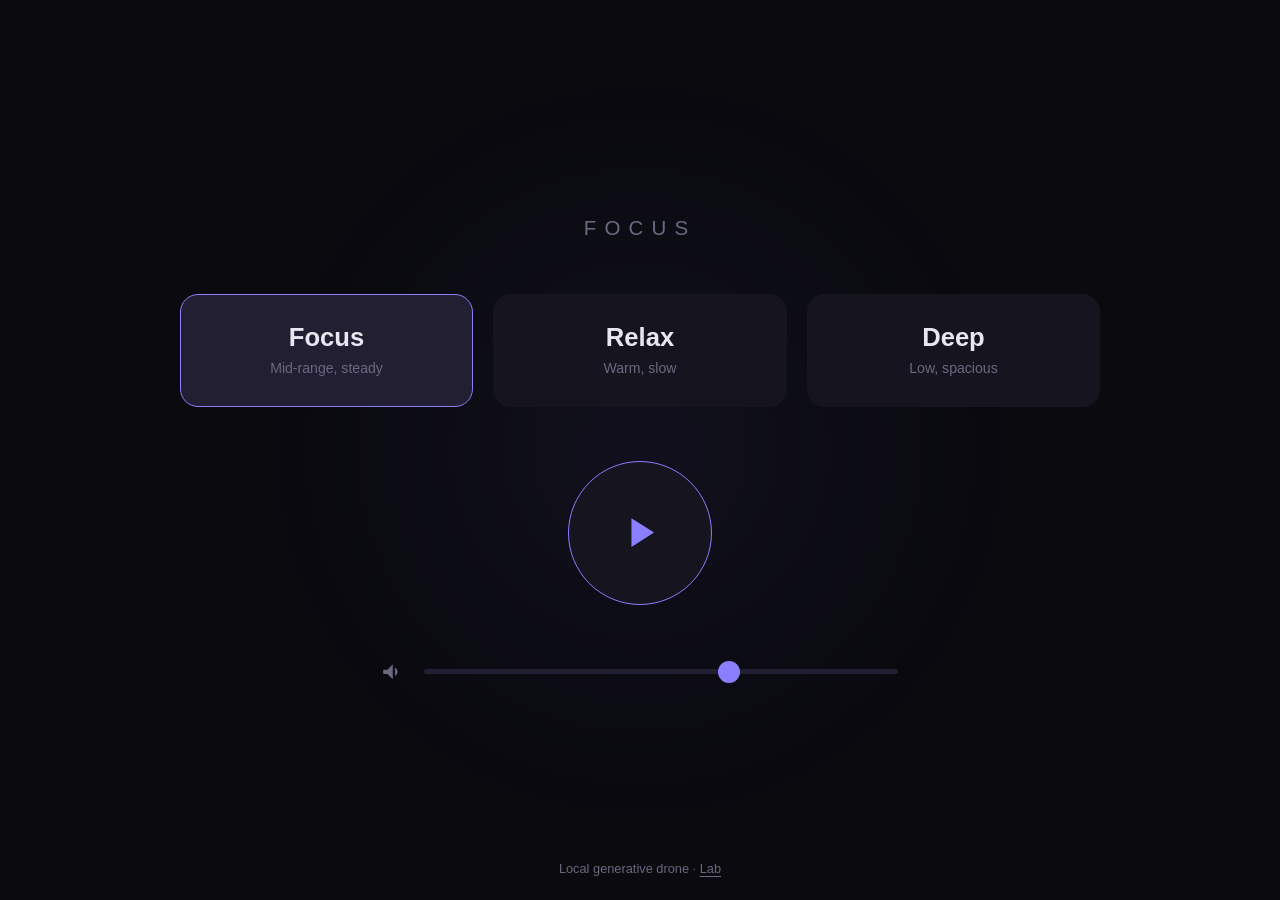
==== index.html @ 078d99f9 "Add lab home page linking all experiments - lab/index.html is now a hub: generator, synth, Drifton v" ====
<!DOCTYPE html>
<html lang="en">
<head>
<meta charset="UTF-8">
<meta name="viewport" content="width=device-width, initial-scale=1.0">
<meta name="theme-color" content="#0a0a0f">
<title>Drifton</title>
<link rel="stylesheet" href="styles.css">
</head>
<body>
  <div class="breath" id="breath"></div>

  <div class="stage">
    <h1>Focus</h1>

    <div class="presets" id="presets"></div>

    <button class="play" id="play" aria-label="Play / Pause">
      <svg id="play-icon" viewBox="0 0 24 24"><path d="M8 5v14l11-7z"/></svg>
    </button>

    <div class="volume">
      <svg viewBox="0 0 24 24"><path d="M3 10v4h4l5 5V5L7 10H3zm13.5 2a4.5 4.5 0 00-2.5-4v8a4.5 4.5 0 002.5-4z"/></svg>
      <input type="range" id="volume" min="0" max="100" value="65" aria-label="Volume">
    </div>
  </div>

  <div class="hint">Local generative drone · <a href="lab/">Lab</a></div>

  <!-- Load order matters: presets (config) → engine (sound) → ui (controls) -->
  <script src="presets.js"></script>
  <script src="engine.js"></script>
  <script src="ui.js"></script>
</body>
</html>
---- styles.css ----
:root {
  --bg: #0a0a0f;
  --fg: #e8e6f0;
  --muted: #6b6880;
  --accent: #8a7fff;
  --card: #15141f;
  --card-active: #221f33;
}

* { box-sizing: border-box; }

html, body {
  margin: 0;
  height: 100%;
  background: var(--bg);
  color: var(--fg);
  font-family: -apple-system, BlinkMacSystemFont, "Segoe UI", Roboto, sans-serif;
  -webkit-font-smoothing: antialiased;
  overflow: hidden;
}

body {
  display: flex;
  flex-direction: column;
  align-items: center;
  justify-content: center;
  position: relative;
}

/* Decorative "breathing" background glow */
.breath {
  position: fixed;
  top: 50%;
  left: 50%;
  width: 85vmin;
  height: 85vmin;
  transform: translate(-50%, -50%);
  border-radius: 50%;
  background: radial-gradient(circle, var(--accent) 0%, transparent 70%);
  opacity: 0.06;
  filter: blur(40px);
  pointer-events: none;
  z-index: 0;
  transition: opacity 1.2s ease;
}
.breath.active {
  animation: breathe 11s ease-in-out infinite;
}
@keyframes breathe {
  0%, 100% { transform: translate(-50%, -50%) scale(0.85); opacity: 0.05; }
  50%      { transform: translate(-50%, -50%) scale(1.15); opacity: 0.14; }
}

.stage {
  position: relative;
  z-index: 1;
  display: flex;
  flex-direction: column;
  align-items: center;
  gap: clamp(2rem, 6vh, 4.5rem);
  width: min(90vw, 920px);
}

h1 {
  margin: 0;
  font-size: clamp(0.9rem, 1.6vw, 1.4rem);
  font-weight: 500;
  letter-spacing: 0.4em;
  text-transform: uppercase;
  color: var(--muted);
}

.presets {
  display: flex;
  gap: clamp(0.75rem, 1.6vw, 1.5rem);
  width: 100%;
}

.preset {
  flex: 1;
  background: var(--card);
  border: 1px solid transparent;
  border-radius: 18px;
  padding: clamp(1.2rem, 3.2vh, 2.4rem) clamp(0.5rem, 1.5vw, 1.5rem);
  color: var(--fg);
  cursor: pointer;
  text-align: center;
  transition: background 0.25s ease, border-color 0.25s ease, transform 0.1s ease;
  font: inherit;
}
.preset:hover { background: var(--card-active); }
.preset:active { transform: scale(0.97); }
.preset.active {
  background: var(--card-active);
  border-color: var(--accent);
}
.preset .name {
  display: block;
  font-size: clamp(1.05rem, 2vw, 1.6rem);
  font-weight: 600;
  margin-bottom: 0.4rem;
}
.preset .desc {
  display: block;
  font-size: clamp(0.72rem, 1.1vw, 0.95rem);
  color: var(--muted);
  line-height: 1.3;
}

.play {
  width: clamp(96px, 16vmin, 180px);
  height: clamp(96px, 16vmin, 180px);
  border-radius: 50%;
  border: 1px solid var(--accent);
  background: var(--card);
  color: var(--accent);
  cursor: pointer;
  display: flex;
  align-items: center;
  justify-content: center;
  transition: background 0.25s ease, transform 0.1s ease, box-shadow 0.4s ease;
}
.play:hover { background: var(--card-active); }
.play:active { transform: scale(0.95); }
.play.playing {
  box-shadow: 0 0 60px -8px var(--accent);
}
.play svg { width: 38%; height: 38%; fill: currentColor; }

.volume {
  display: flex;
  align-items: center;
  gap: 1rem;
  width: 100%;
  max-width: clamp(320px, 45vw, 520px);
  color: var(--muted);
}
.volume svg { width: clamp(20px, 2vw, 28px); height: clamp(20px, 2vw, 28px); fill: currentColor; flex: none; }

input[type=range] {
  -webkit-appearance: none;
  appearance: none;
  flex: 1;
  height: 5px;
  border-radius: 5px;
  background: var(--card-active);
  outline: none;
}
input[type=range]::-webkit-slider-thumb {
  -webkit-appearance: none;
  appearance: none;
  width: 22px;
  height: 22px;
  border-radius: 50%;
  background: var(--accent);
  cursor: pointer;
}
input[type=range]::-moz-range-thumb {
  width: 22px;
  height: 22px;
  border: none;
  border-radius: 50%;
  background: var(--accent);
  cursor: pointer;
}

.hint {
  position: fixed;
  bottom: 1.5rem;
  left: 0;
  right: 0;
  text-align: center;
  font-size: clamp(0.72rem, 1vw, 0.85rem);
  color: var(--muted);
  z-index: 1;
}

.hint a { color: var(--muted); text-decoration: underline; text-underline-offset: 3px; }
.hint a:hover { color: var(--fg); }
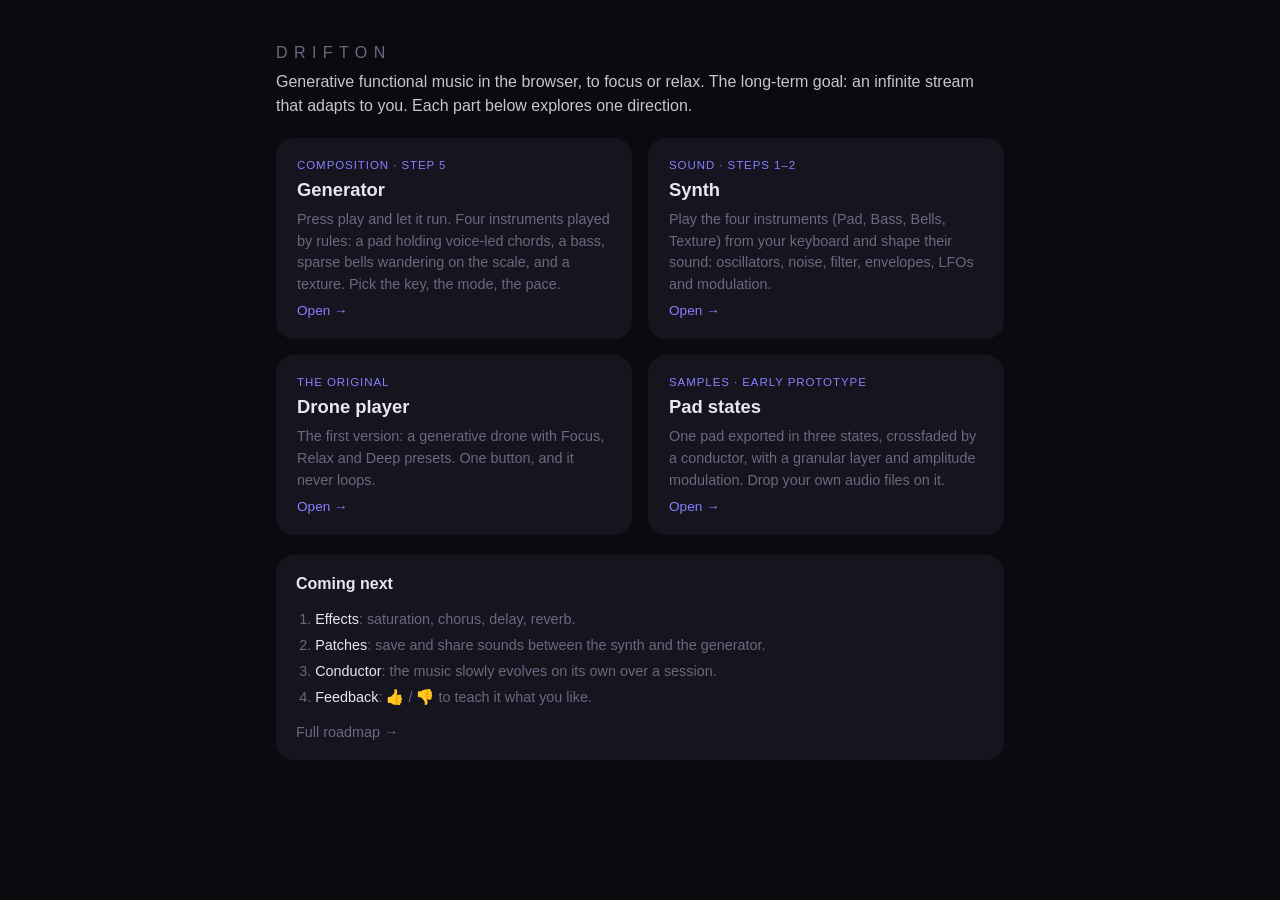
==== commit 6a0938d3: "Make the home page a hub of four equal parts - move the original drone player to player/ - flatten l" ====
--- a/index.html
+++ b/index.html
@@ -5,31 +5,64 @@
 <meta name="viewport" content="width=device-width, initial-scale=1.0">
 <meta name="theme-color" content="#0a0a0f">
 <title>Drifton</title>
-<link rel="stylesheet" href="styles.css">
+<link rel="stylesheet" href="common.css">
 </head>
 <body>
-  <div class="breath" id="breath"></div>
+<main class="lab">
+  <header>
+    <h1>Drifton</h1>
+    <p class="intro">
+      Generative functional music in the browser, to focus or relax. The long-term
+      goal: an infinite stream that adapts to you. Each part below explores one
+      direction.
+    </p>
+  </header>
 
-  <div class="stage">
-    <h1>Focus</h1>
+  <nav class="hub">
+    <a class="card" href="generator/index.html">
+      <span class="tag">Composition · step 5</span>
+      <h2>Generator</h2>
+      <p>Press play and let it run. Four instruments played by rules: a pad holding
+        voice-led chords, a bass, sparse bells wandering on the scale, and a texture.
+        Pick the key, the mode, the pace.</p>
+      <span class="go">Open →</span>
+    </a>
 
-    <div class="presets" id="presets"></div>
+    <a class="card" href="synth/index.html">
+      <span class="tag">Sound · steps 1–2</span>
+      <h2>Synth</h2>
+      <p>Play the four instruments (Pad, Bass, Bells, Texture) from your keyboard and
+        shape their sound: oscillators, noise, filter, envelopes, LFOs and modulation.</p>
+      <span class="go">Open →</span>
+    </a>
 
-    <button class="play" id="play" aria-label="Play / Pause">
-      <svg id="play-icon" viewBox="0 0 24 24"><path d="M8 5v14l11-7z"/></svg>
-    </button>
+    <a class="card" href="player/index.html">
+      <span class="tag">The original</span>
+      <h2>Drone player</h2>
+      <p>The first version: a generative drone with Focus, Relax and Deep presets.
+        One button, and it never loops.</p>
+      <span class="go">Open →</span>
+    </a>
 
-    <div class="volume">
-      <svg viewBox="0 0 24 24"><path d="M3 10v4h4l5 5V5L7 10H3zm13.5 2a4.5 4.5 0 00-2.5-4v8a4.5 4.5 0 002.5-4z"/></svg>
-      <input type="range" id="volume" min="0" max="100" value="65" aria-label="Volume">
-    </div>
-  </div>
+    <a class="card" href="pads/index.html">
+      <span class="tag">Samples · early prototype</span>
+      <h2>Pad states</h2>
+      <p>One pad exported in three states, crossfaded by a conductor, with a granular
+        layer and amplitude modulation. Drop your own audio files on it.</p>
+      <span class="go">Open →</span>
+    </a>
+  </nav>
 
-  <div class="hint">Local generative drone · <a href="lab/">Lab</a></div>
-
-  <!-- Load order matters: presets (config) → engine (sound) → ui (controls) -->
-  <script src="presets.js"></script>
-  <script src="engine.js"></script>
-  <script src="ui.js"></script>
+  <section>
+    <h2>Coming next</h2>
+    <ol class="next">
+      <li><b>Effects</b>: saturation, chorus, delay, reverb.</li>
+      <li><b>Patches</b>: save and share sounds between the synth and the generator.</li>
+      <li><b>Conductor</b>: the music slowly evolves on its own over a session.</li>
+      <li><b>Feedback</b>: 👍 / 👎 to teach it what you like.</li>
+    </ol>
+    <a class="back" href="https://github.com/RooXam/drifton/blob/main/ROADMAP.md">Full roadmap →</a>
+  </section>
+</main>
 </body>
 </html>
--- a/common.css
+++ b/common.css
@@ -0,0 +1,194 @@
+:root {
+  --bg: #0a0a0f;
+  --fg: #e8e6f0;
+  --muted: #6b6880;
+  --accent: #8a7fff;
+  --card: #15141f;
+  --card-active: #221f33;
+}
+
+* { box-sizing: border-box; }
+
+html, body {
+  margin: 0;
+  background: var(--bg);
+  color: var(--fg);
+  font-family: -apple-system, BlinkMacSystemFont, "Segoe UI", Roboto, sans-serif;
+  -webkit-font-smoothing: antialiased;
+}
+
+.lab {
+  max-width: 760px;
+  margin: 0 auto;
+  padding: 2rem 16px 4rem;
+  display: flex;
+  flex-direction: column;
+  gap: 1.25rem;
+}
+
+.back { color: var(--muted); text-decoration: none; font-size: 0.9rem; }
+.back:hover { color: var(--fg); }
+
+h1 {
+  margin: 0.75rem 0 0.5rem;
+  font-size: 1rem;
+  font-weight: 500;
+  letter-spacing: 0.4em;
+  text-transform: uppercase;
+  color: var(--muted);
+}
+.intro { margin: 0; color: var(--fg); line-height: 1.5; opacity: 0.85; }
+
+section {
+  background: var(--card);
+  border-radius: 18px;
+  padding: 1.25rem;
+  display: flex;
+  flex-direction: column;
+  gap: 0.85rem;
+}
+h2 { margin: 0; font-size: 1rem; font-weight: 600; }
+.help { margin: -0.4rem 0 0; color: var(--muted); font-size: 0.85rem; line-height: 1.45; }
+
+/* Transport */
+.transport { flex-direction: row; align-items: center; gap: 1.25rem; }
+.transport-side { flex: 1; display: flex; flex-direction: column; gap: 0.75rem; min-width: 0; }
+.status { color: var(--muted); font-size: 0.85rem; }
+.play {
+  flex: none;
+  width: 72px; height: 72px;
+  border-radius: 50%;
+  border: 1px solid var(--accent);
+  background: var(--card-active);
+  color: var(--accent);
+  cursor: pointer;
+  display: flex; align-items: center; justify-content: center;
+  transition: box-shadow 0.4s ease, opacity 0.3s ease;
+}
+.play:disabled { opacity: 0.35; cursor: wait; }
+.play.playing { box-shadow: 0 0 40px -6px var(--accent); }
+.play svg { width: 40%; height: 40%; fill: currentColor; }
+
+/* Rows */
+.row {
+  display: flex;
+  align-items: center;
+  gap: 0.9rem;
+  font-size: 0.9rem;
+  color: var(--muted);
+}
+.row > span:first-child { width: 6.5rem; flex: none; }
+.row.check > span { width: auto; }
+.row output { width: 3.5rem; text-align: right; font-variant-numeric: tabular-nums; color: var(--fg); }
+.hidden { display: none; }
+
+select {
+  flex: 1;
+  background: var(--card-active);
+  color: var(--fg);
+  border: 1px solid transparent;
+  border-radius: 8px;
+  padding: 0.4rem 0.5rem;
+  font: inherit;
+}
+input[type=checkbox] { accent-color: var(--accent); width: 18px; height: 18px; margin: 0; }
+
+input[type=range] {
+  -webkit-appearance: none;
+  appearance: none;
+  flex: 1;
+  min-width: 0;
+  height: 5px;
+  border-radius: 5px;
+  background: var(--card-active);
+  outline: none;
+}
+input[type=range]::-webkit-slider-thumb {
+  -webkit-appearance: none; appearance: none;
+  width: 18px; height: 18px; border-radius: 50%;
+  background: var(--accent); cursor: pointer;
+}
+input[type=range]::-moz-range-thumb {
+  width: 18px; height: 18px; border: none; border-radius: 50%;
+  background: var(--accent); cursor: pointer;
+}
+input[type=range]:disabled { opacity: 0.4; }
+
+/* Segmented control */
+.seg { display: flex; gap: 0.4rem; }
+.seg button, .slot button {
+  background: var(--card-active);
+  color: var(--fg);
+  border: 1px solid transparent;
+  border-radius: 999px;
+  padding: 0.4rem 0.9rem;
+  font: inherit;
+  font-size: 0.85rem;
+  cursor: pointer;
+}
+.seg button.active { border-color: var(--accent); color: var(--accent); }
+
+/* Slots */
+.slots { display: grid; grid-template-columns: repeat(3, 1fr); gap: 0.75rem; }
+.slot {
+  background: var(--card-active);
+  border: 1px dashed var(--muted);
+  border-radius: 14px;
+  padding: 0.9rem;
+  display: flex;
+  flex-direction: column;
+  gap: 0.6rem;
+  min-width: 0;
+  transition: border-color 0.2s ease, background 0.2s ease;
+}
+.slot.drag { border-color: var(--accent); background: #2b2745; }
+.slot-label { font-weight: 600; }
+.slot-file { font-size: 0.78rem; color: var(--muted); overflow: hidden; text-overflow: ellipsis; white-space: nowrap; }
+.slot-file.user { color: var(--accent); }
+.meter { height: 6px; border-radius: 6px; background: var(--bg); overflow: hidden; }
+.meter-fill { height: 100%; width: 0; background: var(--accent); transition: width 0.3s linear; }
+.slot-actions { display: flex; gap: 0.4rem; flex-wrap: wrap; }
+.slot button { background: var(--card); padding: 0.3rem 0.7rem; font-size: 0.78rem; }
+
+/* Conductor curve + readout */
+canvas { width: 100%; height: 120px; border-radius: 10px; background: var(--bg); display: block; }
+.readout {
+  display: grid;
+  grid-template-columns: repeat(auto-fit, minmax(140px, 1fr));
+  gap: 0.5rem 1rem;
+  font-size: 0.82rem;
+  color: var(--muted);
+  font-variant-numeric: tabular-nums;
+}
+.readout b { color: var(--fg); font-weight: 500; }
+
+@media (max-width: 560px) {
+  .slots { grid-template-columns: 1fr; }
+  .row > span:first-child { width: 5.5rem; }
+}
+
+/* Lab home: cards linking to each part */
+.hub { display: grid; grid-template-columns: repeat(2, 1fr); gap: 1rem; }
+.card {
+  background: var(--card);
+  border: 1px solid transparent;
+  border-radius: 18px;
+  padding: 1.25rem;
+  display: flex;
+  flex-direction: column;
+  gap: 0.5rem;
+  color: var(--fg);
+  text-decoration: none;
+  transition: border-color 0.2s ease, background 0.2s ease;
+}
+.card:hover, .card:focus-visible { border-color: var(--accent); background: var(--card-active); }
+.card h2 { font-size: 1.15rem; }
+.card p { margin: 0; color: var(--muted); font-size: 0.9rem; line-height: 1.5; flex: 1; }
+.card .tag { font-size: 0.72rem; letter-spacing: 0.08em; text-transform: uppercase; color: var(--accent); }
+.card .go { font-size: 0.85rem; color: var(--accent); }
+.next { margin: 0; padding-left: 1.2rem; color: var(--muted); font-size: 0.9rem; line-height: 1.8; }
+.next b { color: var(--fg); font-weight: 500; }
+
+@media (max-width: 560px) {
+  .hub { grid-template-columns: 1fr; }
+}
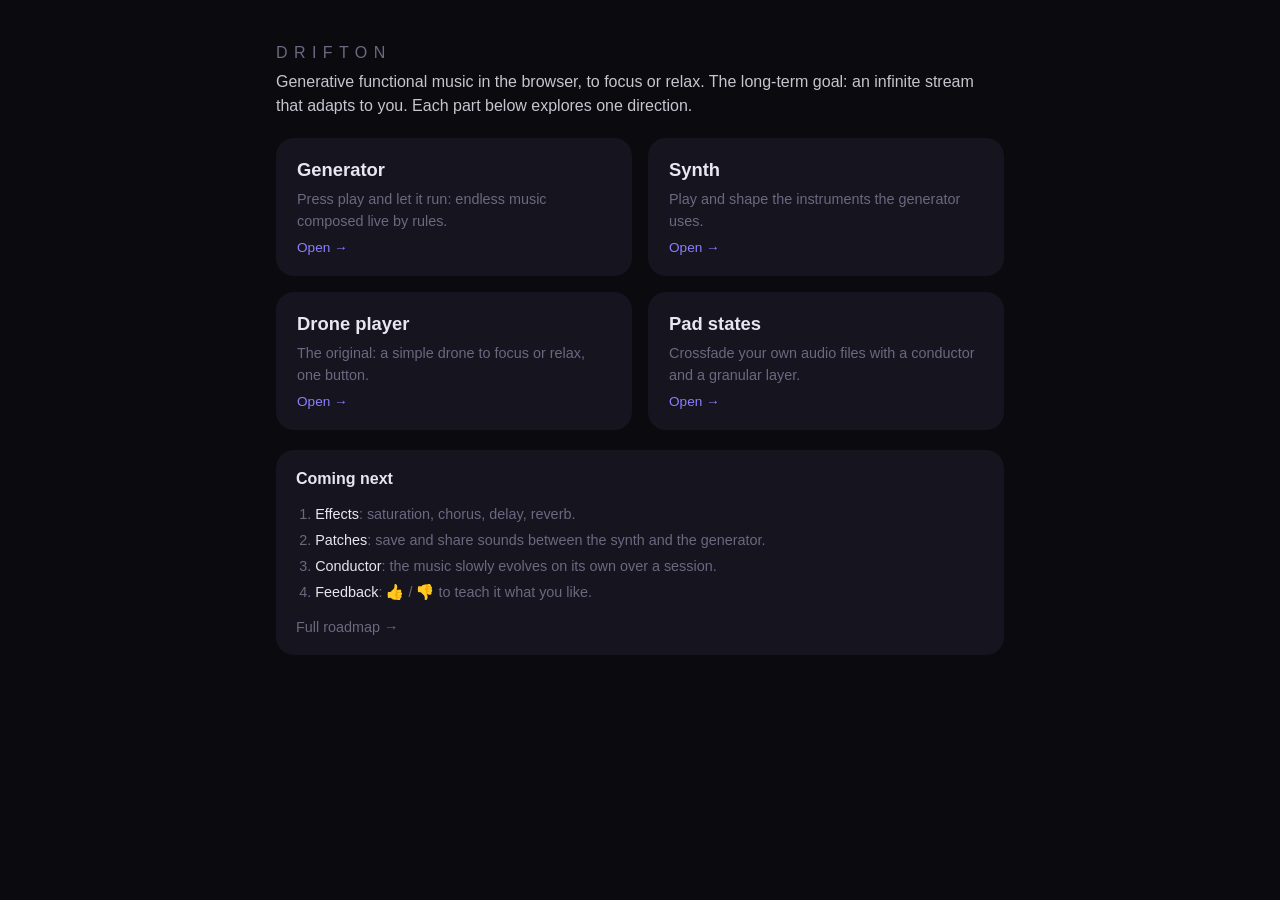
==== commit 4a850b22: "Simplify home page cards: name and one-line purpose" ====
--- a/index.html
+++ b/index.html
@@ -20,35 +20,26 @@
 
   <nav class="hub">
     <a class="card" href="generator/index.html">
-      <span class="tag">Composition · step 5</span>
       <h2>Generator</h2>
-      <p>Press play and let it run. Four instruments played by rules: a pad holding
-        voice-led chords, a bass, sparse bells wandering on the scale, and a texture.
-        Pick the key, the mode, the pace.</p>
+      <p>Press play and let it run: endless music composed live by rules.</p>
       <span class="go">Open →</span>
     </a>
 
     <a class="card" href="synth/index.html">
-      <span class="tag">Sound · steps 1–2</span>
       <h2>Synth</h2>
-      <p>Play the four instruments (Pad, Bass, Bells, Texture) from your keyboard and
-        shape their sound: oscillators, noise, filter, envelopes, LFOs and modulation.</p>
+      <p>Play and shape the instruments the generator uses.</p>
       <span class="go">Open →</span>
     </a>
 
     <a class="card" href="player/index.html">
-      <span class="tag">The original</span>
       <h2>Drone player</h2>
-      <p>The first version: a generative drone with Focus, Relax and Deep presets.
-        One button, and it never loops.</p>
+      <p>The original: a simple drone to focus or relax, one button.</p>
       <span class="go">Open →</span>
     </a>
 
     <a class="card" href="pads/index.html">
-      <span class="tag">Samples · early prototype</span>
       <h2>Pad states</h2>
-      <p>One pad exported in three states, crossfaded by a conductor, with a granular
-        layer and amplitude modulation. Drop your own audio files on it.</p>
+      <p>Crossfade your own audio files with a conductor and a granular layer.</p>
       <span class="go">Open →</span>
     </a>
   </nav>
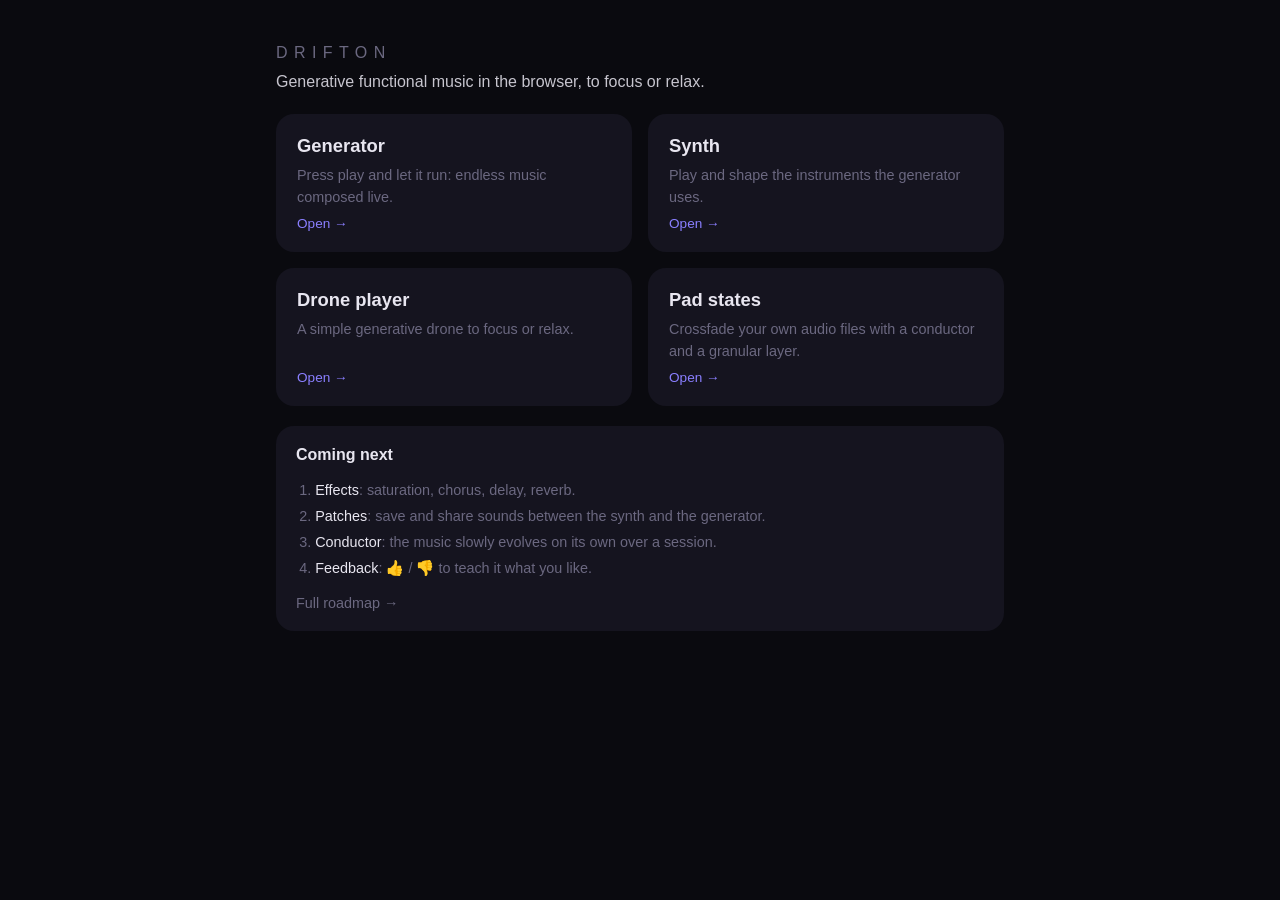
==== commit f418c00d: "Trim home page copy" ====
--- a/index.html
+++ b/index.html
@@ -12,16 +12,14 @@
   <header>
     <h1>Drifton</h1>
     <p class="intro">
-      Generative functional music in the browser, to focus or relax. The long-term
-      goal: an infinite stream that adapts to you. Each part below explores one
-      direction.
+      Generative functional music in the browser, to focus or relax.
     </p>
   </header>
 
   <nav class="hub">
     <a class="card" href="generator/index.html">
       <h2>Generator</h2>
-      <p>Press play and let it run: endless music composed live by rules.</p>
+      <p>Press play and let it run: endless music composed live.</p>
       <span class="go">Open →</span>
     </a>
 
@@ -33,7 +31,7 @@
 
     <a class="card" href="player/index.html">
       <h2>Drone player</h2>
-      <p>The original: a simple drone to focus or relax, one button.</p>
+      <p>A simple generative drone to focus or relax.</p>
       <span class="go">Open →</span>
     </a>
 
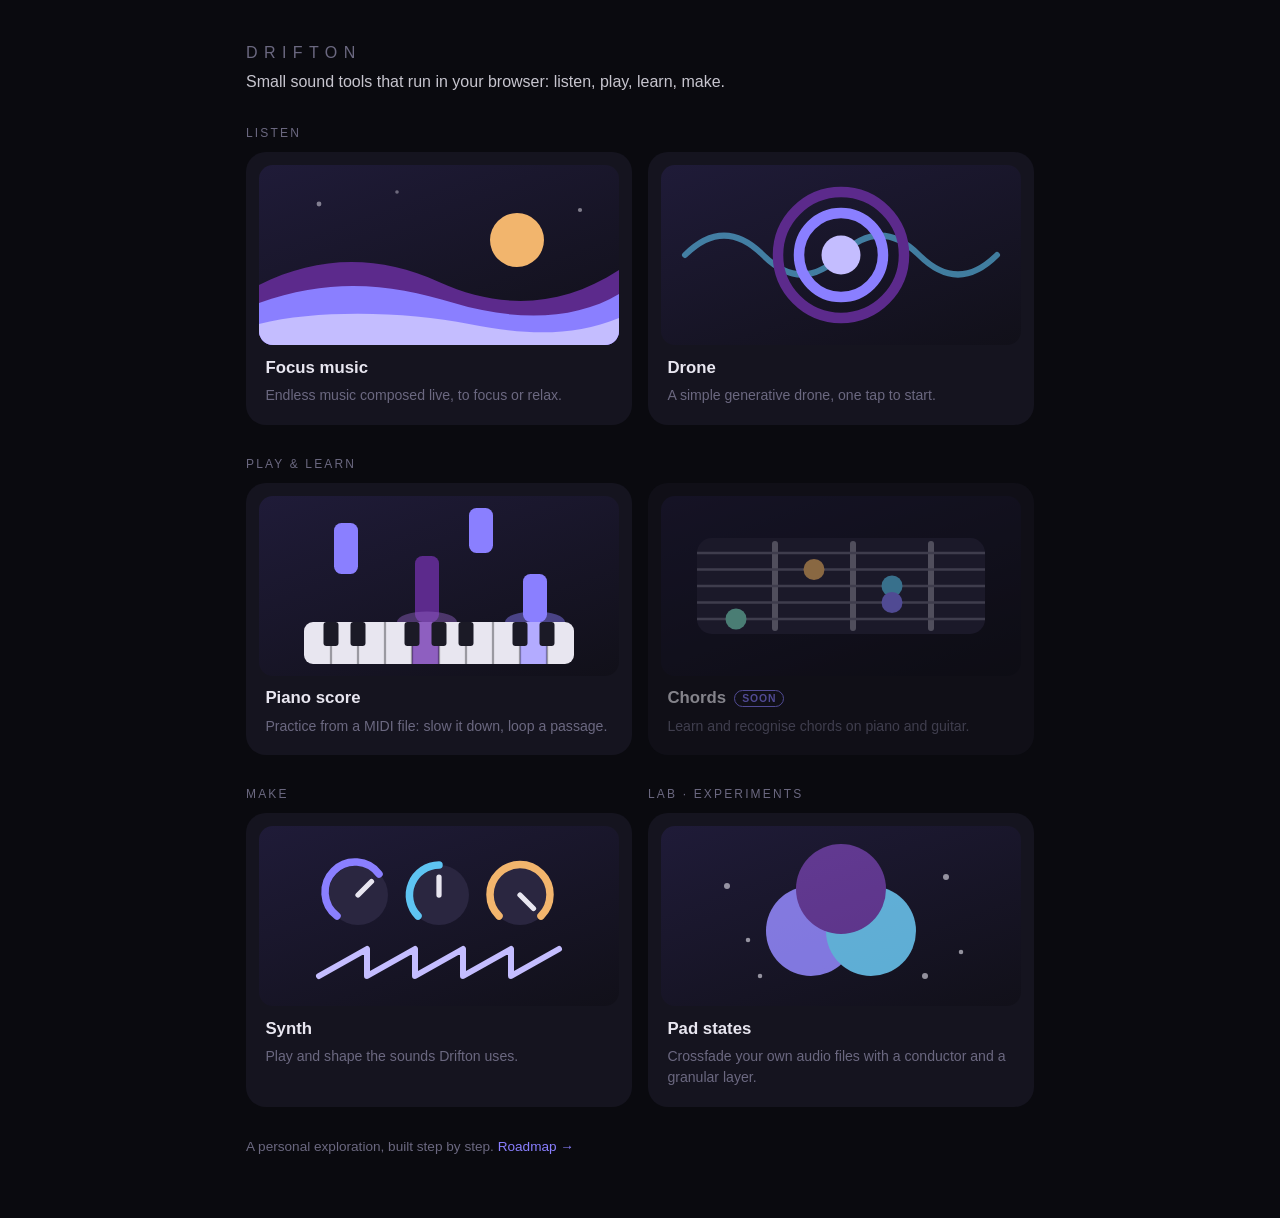
==== commit 4abee95b: "Add piano score player and regroup the home page as a collection of tools - score/: own MIDI file pa" ====
--- a/index.html
+++ b/index.html
@@ -8,50 +8,157 @@
 <link rel="stylesheet" href="common.css">
 </head>
 <body>
-<main class="lab">
+<main class="lab home">
   <header>
     <h1>Drifton</h1>
-    <p class="intro">
-      Generative functional music in the browser, to focus or relax.
-    </p>
+    <p class="intro">Small sound tools that run in your browser: listen, play, learn, make.</p>
   </header>
 
-  <nav class="hub">
-    <a class="card" href="generator/index.html">
-      <h2>Generator</h2>
-      <p>Press play and let it run: endless music composed live.</p>
-      <span class="go">Open →</span>
-    </a>
+  <!-- Each illustration is a small inline SVG: flat shapes, rounded ends, the site's palette. -->
 
-    <a class="card" href="synth/index.html">
-      <h2>Synth</h2>
-      <p>Play and shape the instruments the generator uses.</p>
-      <span class="go">Open →</span>
-    </a>
+  <div class="tool-group">
+    <h2 class="group-title">Listen</h2>
+    <nav class="tools">
+      <a class="card" href="generator/index.html">
+        <div class="art">
+          <svg viewBox="0 0 240 120" aria-hidden="true">
+            <circle cx="40" cy="26" r="1.6" fill="#e8e6f0" opacity=".5"/>
+            <circle cx="92" cy="18" r="1.2" fill="#e8e6f0" opacity=".4"/>
+            <circle cx="214" cy="30" r="1.4" fill="#e8e6f0" opacity=".5"/>
+            <circle cx="172" cy="50" r="18" fill="#f2b56d"/>
+            <path d="M0 80 C40 60 80 60 120 78 S200 96 240 70 V120 H0Z" fill="#5c2a8c"/>
+            <path d="M0 92 C50 74 90 80 130 92 S210 104 240 86 V120 H0Z" fill="#8a7fff"/>
+            <path d="M0 106 C40 96 100 98 140 106 S210 114 240 102 V120 H0Z" fill="#c4bdff"/>
+          </svg>
+        </div>
+        <h2>Focus music</h2>
+        <p>Endless music composed live, to focus or relax.</p>
+      </a>
 
-    <a class="card" href="player/index.html">
-      <h2>Drone player</h2>
-      <p>A simple generative drone to focus or relax.</p>
-      <span class="go">Open →</span>
-    </a>
+      <a class="card" href="player/index.html">
+        <div class="art">
+          <svg viewBox="0 0 240 120" aria-hidden="true">
+            <path d="M16 60 Q42 34 68 60 T120 60 T172 60 T224 60" fill="none" stroke="#5ec4f2" stroke-width="4" stroke-linecap="round" opacity=".6"/>
+            <circle cx="120" cy="60" r="42" fill="none" stroke="#5c2a8c" stroke-width="7"/>
+            <circle cx="120" cy="60" r="28" fill="none" stroke="#8a7fff" stroke-width="7"/>
+            <circle cx="120" cy="60" r="13" fill="#c4bdff"/>
+          </svg>
+        </div>
+        <h2>Drone</h2>
+        <p>A simple generative drone, one tap to start.</p>
+      </a>
+    </nav>
+  </div>
 
-    <a class="card" href="pads/index.html">
-      <h2>Pad states</h2>
-      <p>Crossfade your own audio files with a conductor and a granular layer.</p>
-      <span class="go">Open →</span>
-    </a>
-  </nav>
+  <div class="tool-group">
+    <h2 class="group-title">Play &amp; learn</h2>
+    <nav class="tools">
+      <a class="card" href="score/index.html">
+        <div class="art">
+          <svg viewBox="0 0 240 120" aria-hidden="true">
+            <!-- falling notes -->
+            <rect x="50" y="18" width="16" height="34" rx="5" fill="#8a7fff"/>
+            <rect x="104" y="40" width="16" height="44" rx="5" fill="#5c2a8c"/>
+            <rect x="140" y="8" width="16" height="30" rx="5" fill="#8a7fff"/>
+            <rect x="176" y="52" width="16" height="32" rx="5" fill="#8a7fff"/>
+            <ellipse cx="112" cy="84" rx="20" ry="7" fill="#8e5fc0" opacity=".45"/>
+            <ellipse cx="184" cy="84" rx="20" ry="7" fill="#8a7fff" opacity=".45"/>
+            <!-- keyboard -->
+            <rect x="30" y="84" width="180" height="28" rx="6" fill="#e8e6f0"/>
+            <rect x="102" y="84" width="18" height="28" fill="#8e5fc0"/>
+            <rect x="174" y="84" width="18" height="28" fill="#b3abff"/>
+            <g stroke="#0a0a0f" stroke-width="1.5" opacity=".35">
+              <path d="M48 84v28M66 84v28M84 84v28M102 84v28M120 84v28M138 84v28M156 84v28M174 84v28M192 84v28"/>
+            </g>
+            <g fill="#1b1a26">
+              <rect x="43" y="84" width="10" height="16" rx="2"/><rect x="61" y="84" width="10" height="16" rx="2"/>
+              <rect x="97" y="84" width="10" height="16" rx="2"/><rect x="115" y="84" width="10" height="16" rx="2"/>
+              <rect x="133" y="84" width="10" height="16" rx="2"/><rect x="169" y="84" width="10" height="16" rx="2"/>
+              <rect x="187" y="84" width="10" height="16" rx="2"/>
+            </g>
+          </svg>
+        </div>
+        <h2>Piano score</h2>
+        <p>Practice from a MIDI file: slow it down, loop a passage.</p>
+      </a>
 
-  <section>
-    <h2>Coming next</h2>
-    <ol class="next">
-      <li><b>Effects</b>: saturation, chorus, delay, reverb.</li>
-      <li><b>Patches</b>: save and share sounds between the synth and the generator.</li>
-      <li><b>Conductor</b>: the music slowly evolves on its own over a session.</li>
-      <li><b>Feedback</b>: 👍 / 👎 to teach it what you like.</li>
-    </ol>
-    <a class="back" href="https://github.com/RooXam/drifton/blob/main/ROADMAP.md">Full roadmap →</a>
-  </section>
+      <div class="card soon">
+        <div class="art">
+          <svg viewBox="0 0 240 120" aria-hidden="true">
+            <rect x="24" y="28" width="192" height="64" rx="10" fill="#2a2640"/>
+            <g stroke="#8a879c" stroke-width="4" stroke-linecap="round">
+              <path d="M76 32v56M128 32v56M180 32v56"/>
+            </g>
+            <g stroke="#6b6880" stroke-width="1.6">
+              <path d="M24 38h192M24 49h192M24 60h192M24 71h192M24 82h192"/>
+            </g>
+            <circle cx="102" cy="49" r="7" fill="#f2b56d"/>
+            <circle cx="154" cy="60" r="7" fill="#5ec4f2"/>
+            <circle cx="154" cy="71" r="7" fill="#8a7fff"/>
+            <circle cx="50" cy="82" r="7" fill="#7fdcc8"/>
+          </svg>
+        </div>
+        <h2>Chords <span class="tag">Soon</span></h2>
+        <p>Learn and recognise chords on piano and guitar.</p>
+      </div>
+    </nav>
+  </div>
+
+  <div class="group-row">
+  <div class="tool-group">
+    <h2 class="group-title">Make</h2>
+    <nav class="tools">
+      <a class="card" href="synth/index.html">
+        <div class="art">
+          <svg viewBox="0 0 240 120" aria-hidden="true">
+            <g fill="#2a2640">
+              <circle cx="66" cy="46" r="20"/><circle cx="120" cy="46" r="20"/><circle cx="174" cy="46" r="20"/>
+            </g>
+            <g fill="none" stroke-width="5" stroke-linecap="round">
+              <path d="M52 60 A20 20 0 1 1 80 32" stroke="#8a7fff"/>
+              <path d="M106 60 A20 20 0 0 1 120 26" stroke="#5ec4f2"/>
+              <path d="M160 60 A20 20 0 1 1 188 60" stroke="#f2b56d"/>
+            </g>
+            <g stroke="#e8e6f0" stroke-width="3.5" stroke-linecap="round">
+              <path d="M66 46l9-9M120 46v-12M174 46l9 9"/>
+            </g>
+            <path d="M40 100 L72 82 V100 L104 82 V100 L136 82 V100 L168 82 V100 L200 82" fill="none" stroke="#c4bdff" stroke-width="4" stroke-linejoin="round" stroke-linecap="round"/>
+          </svg>
+        </div>
+        <h2>Synth</h2>
+        <p>Play and shape the sounds Drifton uses.</p>
+      </a>
+    </nav>
+  </div>
+
+  <div class="tool-group">
+    <h2 class="group-title">Lab · experiments</h2>
+    <nav class="tools">
+      <a class="card" href="pads/index.html">
+        <div class="art">
+          <svg viewBox="0 0 240 120" aria-hidden="true">
+            <g style="mix-blend-mode: screen" opacity=".85">
+              <circle cx="100" cy="70" r="30" fill="#8a7fff"/>
+              <circle cx="140" cy="70" r="30" fill="#5ec4f2"/>
+              <circle cx="120" cy="42" r="30" fill="#5c2a8c"/>
+            </g>
+            <g fill="#e8e6f0" opacity=".6">
+              <circle cx="44" cy="40" r="2"/><circle cx="58" cy="76" r="1.5"/><circle cx="190" cy="34" r="2"/>
+              <circle cx="200" cy="84" r="1.5"/><circle cx="176" cy="100" r="2"/><circle cx="66" cy="100" r="1.5"/>
+            </g>
+          </svg>
+        </div>
+        <h2>Pad states</h2>
+        <p>Crossfade your own audio files with a conductor and a granular layer.</p>
+      </a>
+    </nav>
+  </div>
+  </div>
+
+  <p class="foot">
+    A personal exploration, built step by step.
+    <a href="https://github.com/RooXam/drifton/blob/main/ROADMAP.md">Roadmap →</a>
+  </p>
 </main>
 </body>
 </html>
--- a/common.css
+++ b/common.css
@@ -167,28 +167,49 @@
   .row > span:first-child { width: 5.5rem; }
 }
 
-/* Lab home: cards linking to each part */
-.hub { display: grid; grid-template-columns: repeat(2, 1fr); gap: 1rem; }
+/* Home: tools grouped by intention, one card per tool */
+.lab.home { max-width: 820px; gap: 2rem; }
+.tool-group { display: flex; flex-direction: column; gap: 0.75rem; }
+.group-title {
+  font-size: 0.75rem; font-weight: 500;
+  letter-spacing: 0.18em; text-transform: uppercase;
+  color: var(--muted);
+}
+.tools { display: grid; grid-template-columns: 1fr 1fr; gap: 1rem; }
+/* Two small groups side by side (Make, Lab), one card each */
+.group-row { display: grid; grid-template-columns: 1fr 1fr; gap: 1rem; }
+.group-row .tools { grid-template-columns: 1fr; flex: 1; }
 .card {
   background: var(--card);
   border: 1px solid transparent;
-  border-radius: 18px;
-  padding: 1.25rem;
-  display: flex;
-  flex-direction: column;
-  gap: 0.5rem;
+  border-radius: 20px;
+  padding: 0.75rem 0.75rem 1.1rem;
+  display: flex;
+  flex-direction: column;
+  gap: 0.45rem;
   color: var(--fg);
   text-decoration: none;
-  transition: border-color 0.2s ease, background 0.2s ease;
-}
-.card:hover, .card:focus-visible { border-color: var(--accent); background: var(--card-active); }
-.card h2 { font-size: 1.15rem; }
-.card p { margin: 0; color: var(--muted); font-size: 0.9rem; line-height: 1.5; flex: 1; }
-.card .tag { font-size: 0.72rem; letter-spacing: 0.08em; text-transform: uppercase; color: var(--accent); }
-.card .go { font-size: 0.85rem; color: var(--accent); }
-.next { margin: 0; padding-left: 1.2rem; color: var(--muted); font-size: 0.9rem; line-height: 1.8; }
-.next b { color: var(--fg); font-weight: 500; }
-
+  transition: border-color 0.2s ease, background 0.2s ease, transform 0.2s ease;
+}
+a.card:hover, a.card:focus-visible { border-color: var(--accent); background: var(--card-active); transform: translateY(-2px); }
+.card .art {
+  aspect-ratio: 2 / 1;
+  border-radius: 14px;
+  background: linear-gradient(160deg, #1f1b38, #111019);
+  margin-bottom: 0.35rem;
+  overflow: hidden;
+}
+.card .art svg { width: 100%; height: 100%; display: block; }
+.card h2 { font-size: 1.05rem; padding: 0 0.4rem; display: flex; align-items: center; gap: 0.5rem; }
+.card p { margin: 0; padding: 0 0.4rem; color: var(--muted); font-size: 0.88rem; line-height: 1.5; }
+.card.soon { opacity: 0.55; }
+.tag {
+  font-size: 0.65rem; font-weight: 600; letter-spacing: 0.08em; text-transform: uppercase;
+  color: var(--accent); border: 1px solid var(--accent); border-radius: 999px; padding: 0.1rem 0.45rem;
+}
+.foot { margin: 0; color: var(--muted); font-size: 0.85rem; }
+.foot a { color: var(--accent); text-decoration: none; }
 @media (max-width: 560px) {
-  .hub { grid-template-columns: 1fr; }
-}
+  .tools, .group-row { grid-template-columns: 1fr; }
+  .group-row { gap: 2rem; }
+}
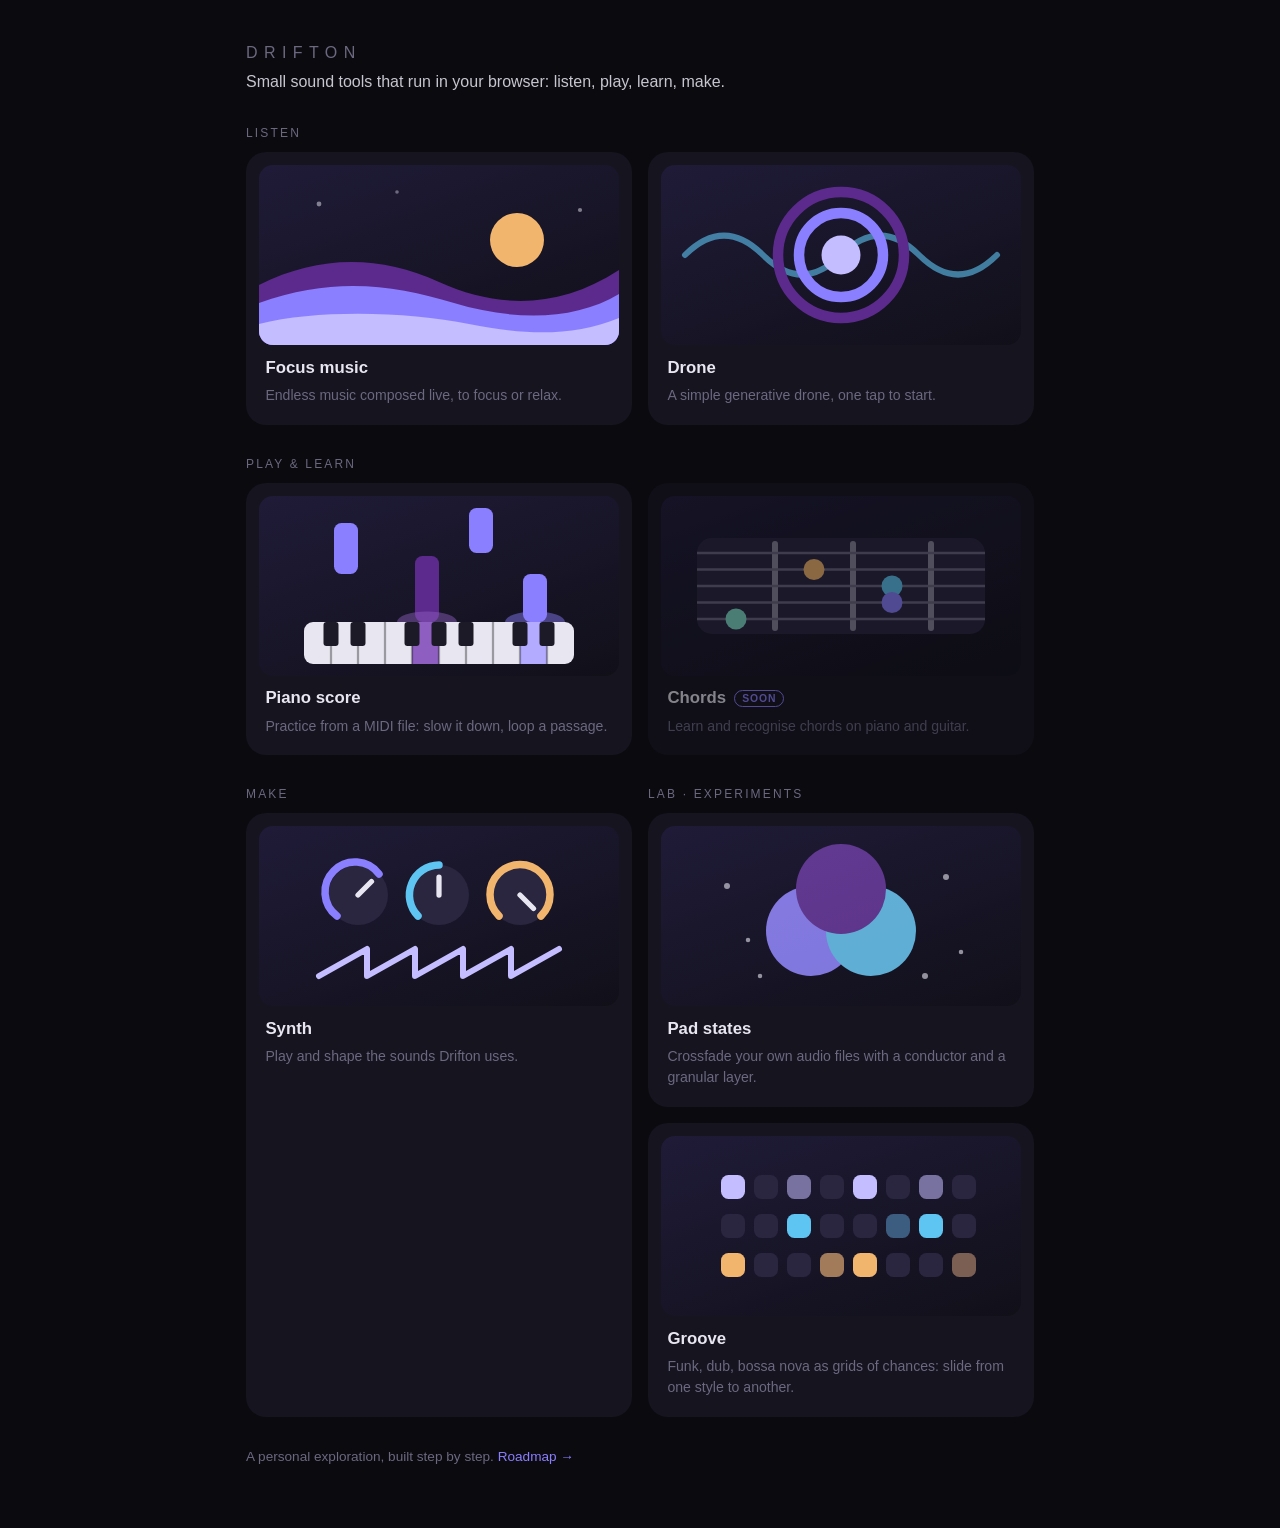
==== commit 1d9f71c5: "Add Groove: rhythm styles as probability grids with an A/B morph - synth/drums.js: synthesised kick," ====
--- a/index.html
+++ b/index.html
@@ -151,6 +151,25 @@
         <h2>Pad states</h2>
         <p>Crossfade your own audio files with a conductor and a granular layer.</p>
       </a>
+      <a class="card" href="groove/index.html">
+        <div class="art">
+          <svg viewBox="0 0 240 120" aria-hidden="true">
+            <g fill="#2a2640">
+              <rect x="40" y="26" width="16" height="16" rx="5"/><rect x="62" y="26" width="16" height="16" rx="5"/><rect x="84" y="26" width="16" height="16" rx="5"/><rect x="106" y="26" width="16" height="16" rx="5"/>
+              <rect x="128" y="26" width="16" height="16" rx="5"/><rect x="150" y="26" width="16" height="16" rx="5"/><rect x="172" y="26" width="16" height="16" rx="5"/><rect x="194" y="26" width="16" height="16" rx="5"/>
+              <rect x="40" y="52" width="16" height="16" rx="5"/><rect x="62" y="52" width="16" height="16" rx="5"/><rect x="84" y="52" width="16" height="16" rx="5"/><rect x="106" y="52" width="16" height="16" rx="5"/>
+              <rect x="128" y="52" width="16" height="16" rx="5"/><rect x="150" y="52" width="16" height="16" rx="5"/><rect x="172" y="52" width="16" height="16" rx="5"/><rect x="194" y="52" width="16" height="16" rx="5"/>
+              <rect x="40" y="78" width="16" height="16" rx="5"/><rect x="62" y="78" width="16" height="16" rx="5"/><rect x="84" y="78" width="16" height="16" rx="5"/><rect x="106" y="78" width="16" height="16" rx="5"/>
+              <rect x="128" y="78" width="16" height="16" rx="5"/><rect x="150" y="78" width="16" height="16" rx="5"/><rect x="172" y="78" width="16" height="16" rx="5"/><rect x="194" y="78" width="16" height="16" rx="5"/>
+            </g>
+            <g fill="#c4bdff"><rect x="40" y="26" width="16" height="16" rx="5"/><rect x="84" y="26" width="16" height="16" rx="5" opacity=".5"/><rect x="128" y="26" width="16" height="16" rx="5"/><rect x="172" y="26" width="16" height="16" rx="5" opacity=".5"/></g>
+            <g fill="#5ec4f2"><rect x="84" y="52" width="16" height="16" rx="5"/><rect x="150" y="52" width="16" height="16" rx="5" opacity=".35"/><rect x="172" y="52" width="16" height="16" rx="5"/></g>
+            <g fill="#f2b56d"><rect x="40" y="78" width="16" height="16" rx="5"/><rect x="106" y="78" width="16" height="16" rx="5" opacity=".6"/><rect x="128" y="78" width="16" height="16" rx="5"/><rect x="194" y="78" width="16" height="16" rx="5" opacity=".4"/></g>
+          </svg>
+        </div>
+        <h2>Groove</h2>
+        <p>Funk, dub, bossa nova as grids of chances: slide from one style to another.</p>
+      </a>
     </nav>
   </div>
   </div>
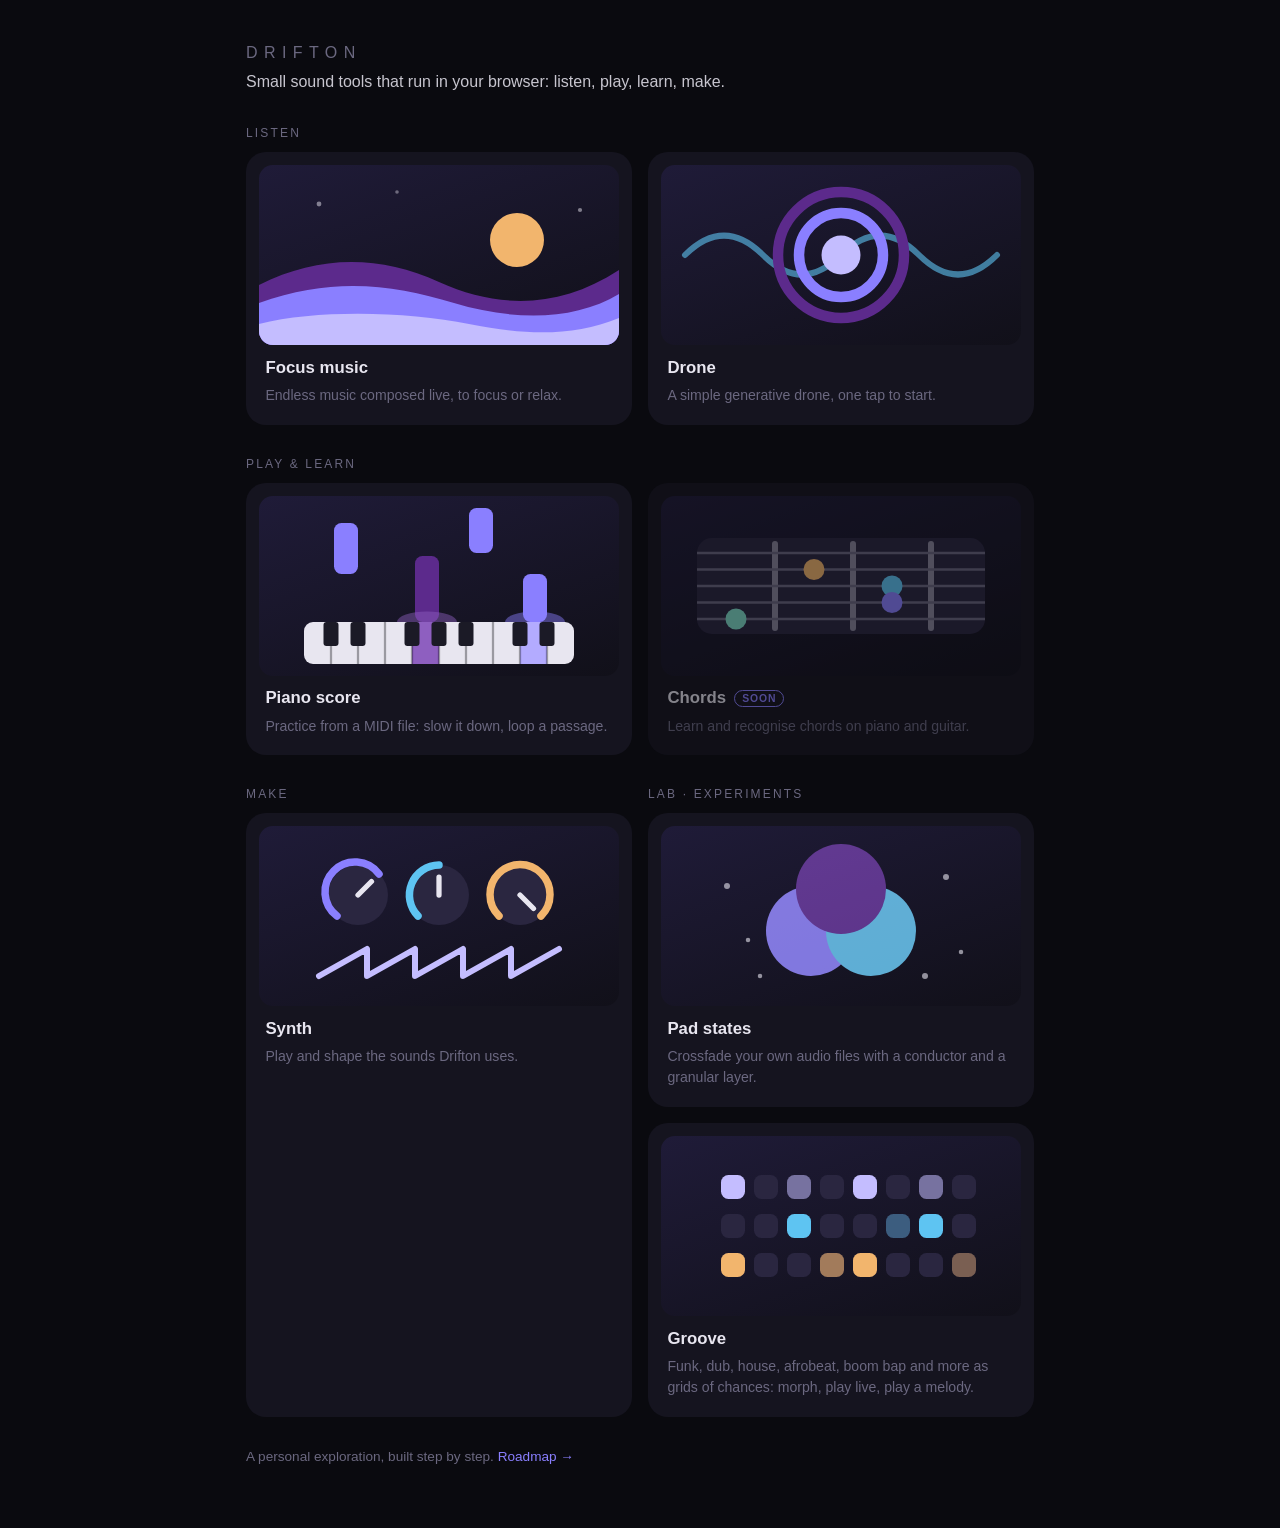
==== commit 874c5cdd: "Groove: five new styles (house, afrobeat, boom bap, trip-hop, reggaeton) Each with drum, bass and ke" ====
--- a/index.html
+++ b/index.html
@@ -168,7 +168,7 @@
           </svg>
         </div>
         <h2>Groove</h2>
-        <p>Funk, dub, bossa nova as grids of chances: slide from one style to another.</p>
+        <p>Funk, dub, house, afrobeat, boom bap and more as grids of chances: morph, play live, play a melody.</p>
       </a>
     </nav>
   </div>
